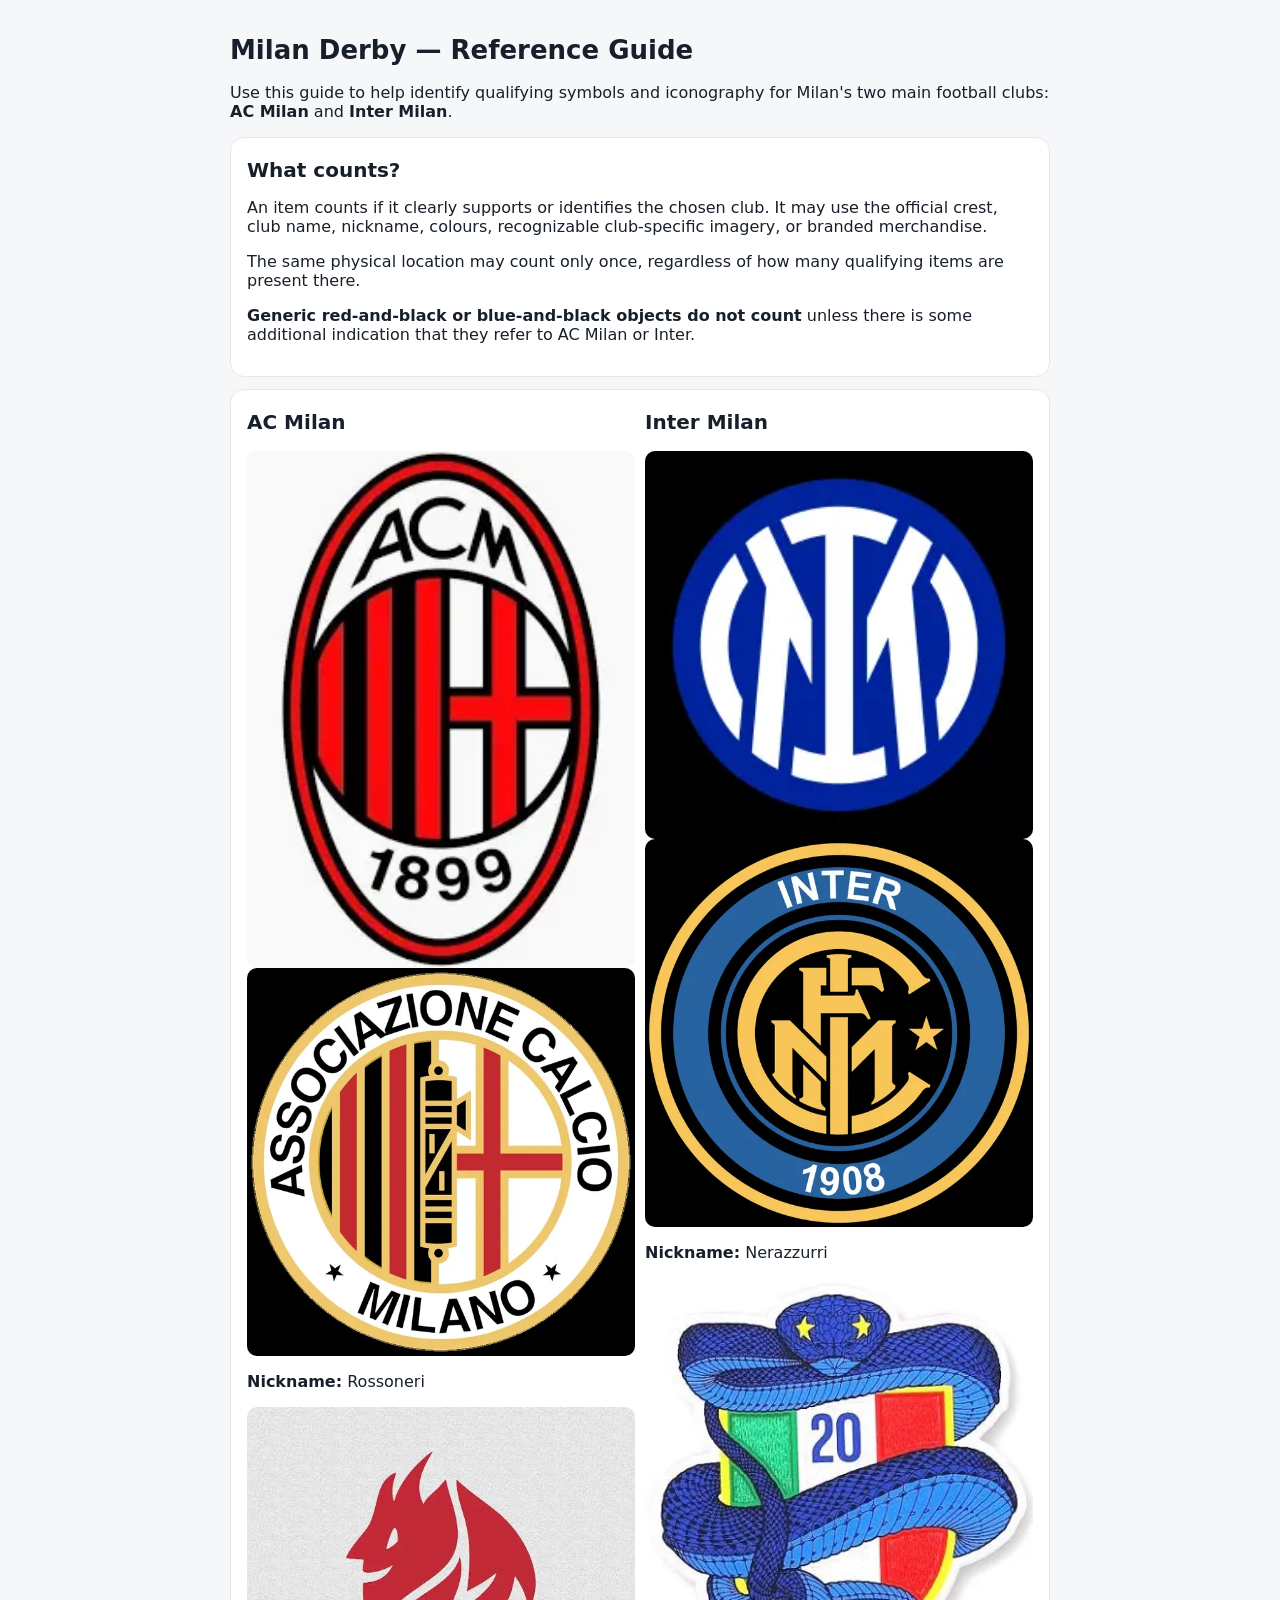
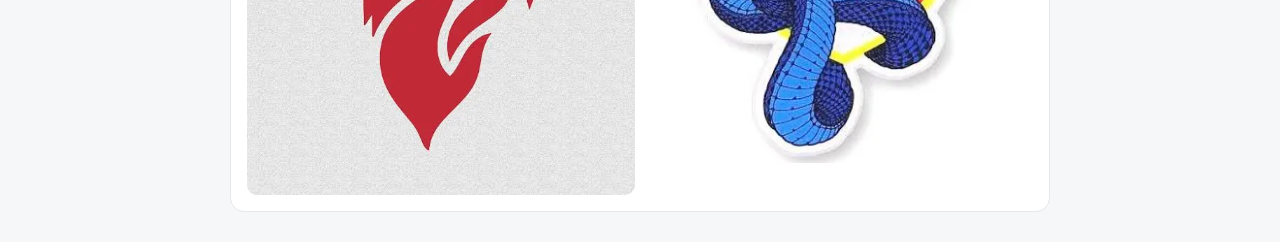
==== derby_reference.html @ 4b49494c "Add files via upload" ====
<!doctype html><html lang="en"><head><meta charset="utf-8"><meta name="viewport" content="width=device-width,initial-scale=1"><title>Milan Derby — Reference Guide</title><style>body{font-family:system-ui,-apple-system,BlinkMacSystemFont,"Segoe UI",sans-serif;margin:0;background:#f6f7f9;color:#17202a}.wrap{max-width:820px;margin:auto;padding:18px}.card{background:#fff;border:1px solid #e4e7ec;border-radius:14px;padding:16px;margin:12px 0}.grid{display:grid;grid-template-columns:1fr 1fr;gap:10px}.grid img,.wide img{width:100%;height:auto;border-radius:10px;display:block}.wide{margin-top:10px}h1{font-size:26px}h2{font-size:20px;margin-top:4px}.swatch{font-size:20px;font-weight:800;margin:14px 0 8px}.note{color:#667085}.rules li{margin:6px 0}@media(max-width:600px){.wrap{padding:10px}.card{padding:12px}.grid{grid-template-columns:1fr 1fr;gap:6px}h1{font-size:22px}h2{font-size:18px}}</style></head><body><main class="wrap"><h1>Milan Derby — Reference Guide</h1><p>Use this guide to help identify qualifying symbols and iconography for Milan's two main football clubs: <strong>AC Milan</strong> and <strong>Inter Milan</strong>.</p><section class="card"><h2>What counts?</h2><p>An item counts if it clearly supports or identifies the chosen club. It may use the official crest, club name, nickname, colours, recognizable club-specific imagery, or branded merchandise.</p><p>The same physical location may count only once, regardless of how many qualifying items are present there.</p><p><strong>Generic red-and-black or blue-and-black objects do not count</strong> unless there is some additional indication that they refer to AC Milan or Inter.</p></section>
<section class="card"><div class="grid"><div><h2>AC Milan</h2><img src="[data-uri]" alt="Current AC Milan crest"><img src="[data-uri]" alt="Historic AC Milan crest"><p><strong>Nickname:</strong> Rossoneri</p><img src="[data-uri]" alt="AC Milan devil symbol"></div><div><h2>Inter Milan</h2><img src="[data-uri]" alt="Current Inter crest"><img src="[data-uri]" alt="Historic Inter crest"><p><strong>Nickname:</strong> Nerazzurri</p><img src="[data-uri]" alt="Inter serpent symbol"></div></div></section></main></body></html>
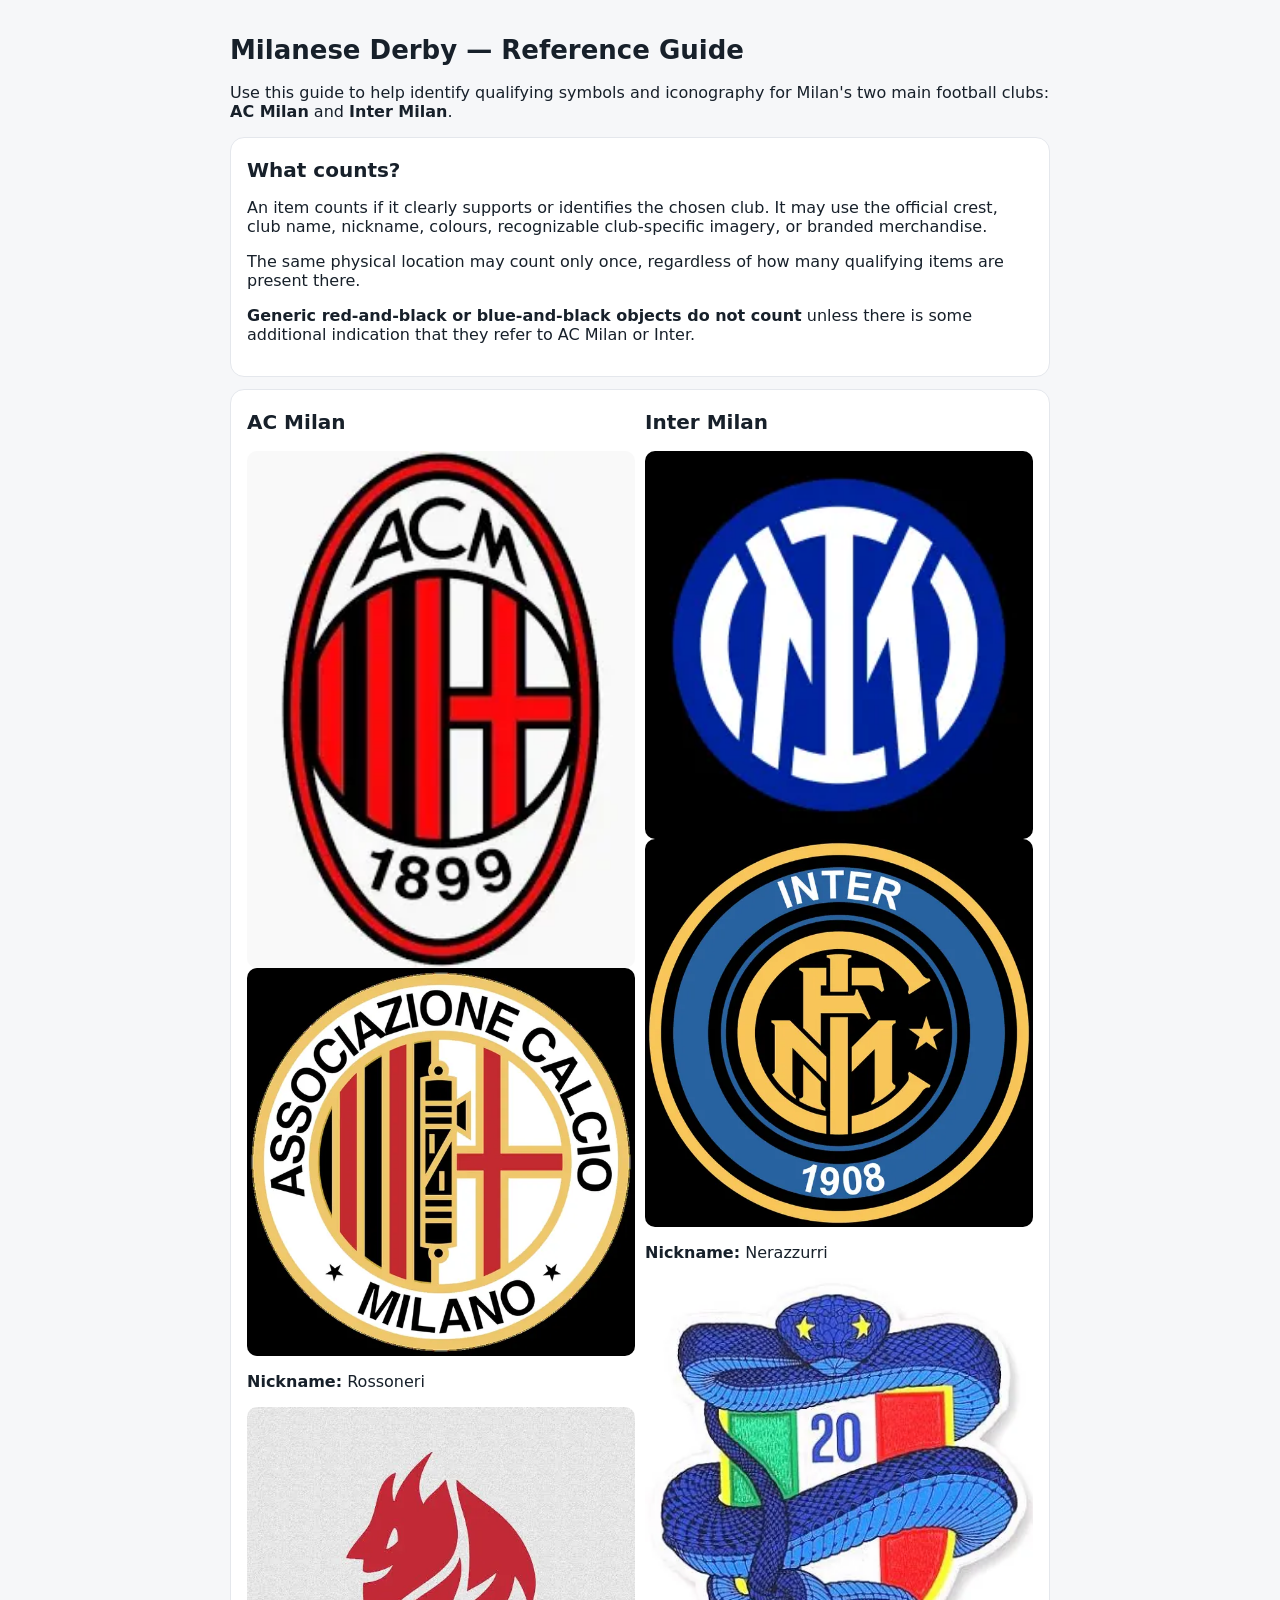
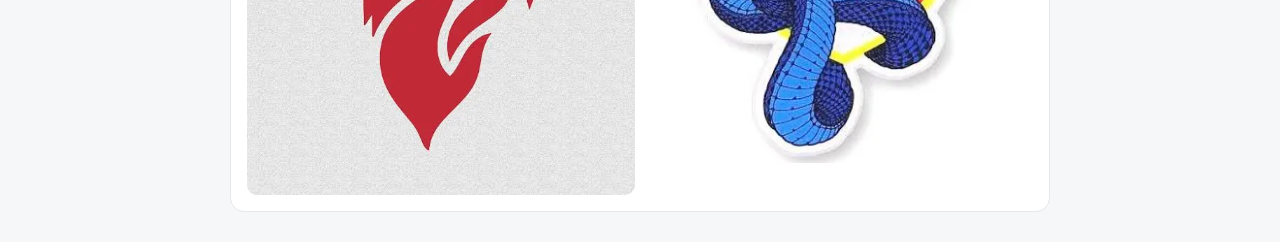
==== commit 98082dd0: "Add files via upload" ====
--- a/derby_reference.html
+++ b/derby_reference.html
@@ -1,2 +1,2 @@
-<!doctype html><html lang="en"><head><meta charset="utf-8"><meta name="viewport" content="width=device-width,initial-scale=1"><title>Milan Derby — Reference Guide</title><style>body{font-family:system-ui,-apple-system,BlinkMacSystemFont,"Segoe UI",sans-serif;margin:0;background:#f6f7f9;color:#17202a}.wrap{max-width:820px;margin:auto;padding:18px}.card{background:#fff;border:1px solid #e4e7ec;border-radius:14px;padding:16px;margin:12px 0}.grid{display:grid;grid-template-columns:1fr 1fr;gap:10px}.grid img,.wide img{width:100%;height:auto;border-radius:10px;display:block}.wide{margin-top:10px}h1{font-size:26px}h2{font-size:20px;margin-top:4px}.swatch{font-size:20px;font-weight:800;margin:14px 0 8px}.note{color:#667085}.rules li{margin:6px 0}@media(max-width:600px){.wrap{padding:10px}.card{padding:12px}.grid{grid-template-columns:1fr 1fr;gap:6px}h1{font-size:22px}h2{font-size:18px}}</style></head><body><main class="wrap"><h1>Milan Derby — Reference Guide</h1><p>Use this guide to help identify qualifying symbols and iconography for Milan's two main football clubs: <strong>AC Milan</strong> and <strong>Inter Milan</strong>.</p><section class="card"><h2>What counts?</h2><p>An item counts if it clearly supports or identifies the chosen club. It may use the official crest, club name, nickname, colours, recognizable club-specific imagery, or branded merchandise.</p><p>The same physical location may count only once, regardless of how many qualifying items are present there.</p><p><strong>Generic red-and-black or blue-and-black objects do not count</strong> unless there is some additional indication that they refer to AC Milan or Inter.</p></section>
+<!doctype html><html lang="en"><head><meta charset="utf-8"><meta name="viewport" content="width=device-width,initial-scale=1"><title>Milanese Derby — Reference Guide</title><style>body{font-family:system-ui,-apple-system,BlinkMacSystemFont,"Segoe UI",sans-serif;margin:0;background:#f6f7f9;color:#17202a}.wrap{max-width:820px;margin:auto;padding:18px}.card{background:#fff;border:1px solid #e4e7ec;border-radius:14px;padding:16px;margin:12px 0}.grid{display:grid;grid-template-columns:1fr 1fr;gap:10px}.grid img,.wide img{width:100%;height:auto;border-radius:10px;display:block}.wide{margin-top:10px}h1{font-size:26px}h2{font-size:20px;margin-top:4px}.swatch{font-size:20px;font-weight:800;margin:14px 0 8px}.note{color:#667085}.rules li{margin:6px 0}@media(max-width:600px){.wrap{padding:10px}.card{padding:12px}.grid{grid-template-columns:1fr 1fr;gap:6px}h1{font-size:22px}h2{font-size:18px}}</style></head><body><main class="wrap"><h1>Milanese Derby — Reference Guide</h1><p>Use this guide to help identify qualifying symbols and iconography for Milan's two main football clubs: <strong>AC Milan</strong> and <strong>Inter Milan</strong>.</p><section class="card"><h2>What counts?</h2><p>An item counts if it clearly supports or identifies the chosen club. It may use the official crest, club name, nickname, colours, recognizable club-specific imagery, or branded merchandise.</p><p>The same physical location may count only once, regardless of how many qualifying items are present there.</p><p><strong>Generic red-and-black or blue-and-black objects do not count</strong> unless there is some additional indication that they refer to AC Milan or Inter.</p></section>
 <section class="card"><div class="grid"><div><h2>AC Milan</h2><img src="[data-uri]" alt="Current AC Milan crest"><img src="[data-uri]" alt="Historic AC Milan crest"><p><strong>Nickname:</strong> Rossoneri</p><img src="[data-uri]" alt="AC Milan devil symbol"></div><div><h2>Inter Milan</h2><img src="[data-uri]" alt="Current Inter crest"><img src="[data-uri]" alt="Historic Inter crest"><p><strong>Nickname:</strong> Nerazzurri</p><img src="[data-uri]" alt="Inter serpent symbol"></div></div></section></main></body></html>
